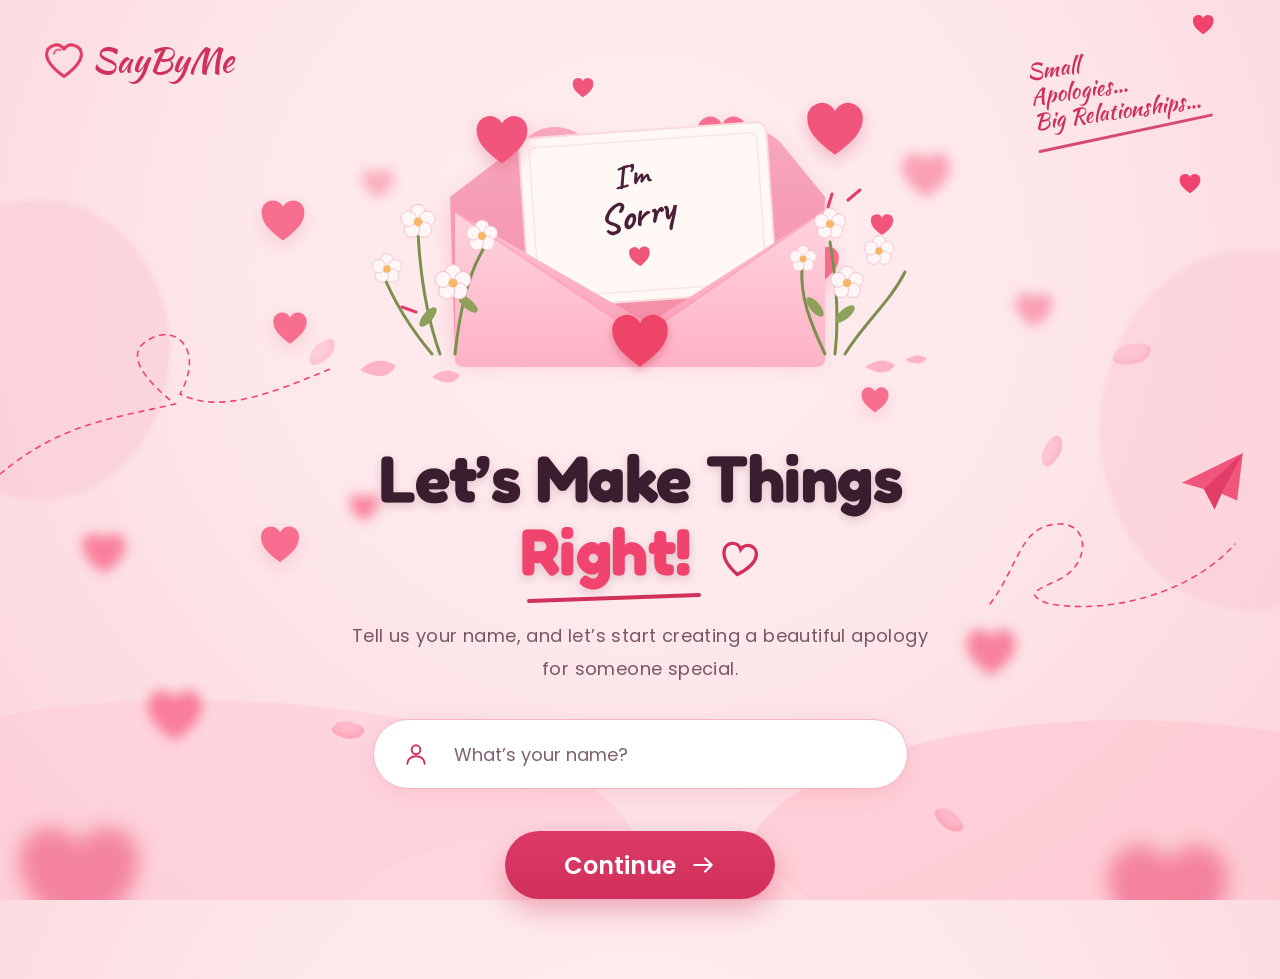
==== index.html @ ea0c7050 "feat: complete SayByMe apology interactive flow with envelope, 5-page letter, runaway dodge buttons," ====
<!DOCTYPE html>
<html lang="en">
<head>
<meta charset="UTF-8">
<meta name="viewport" content="width=device-width, initial-scale=1">
<title>SayByMe – Let’s Make Things Right</title>
<link rel="preconnect" href="https://fonts.googleapis.com">
<link rel="preconnect" href="https://fonts.gstatic.com" crossorigin>
<link href="https://fonts.googleapis.com/css2?family=Caveat:wght@500;700&family=Fredoka:wght@600;700&family=Kaushan+Script&family=Poppins:wght@400;500;600&display=swap" rel="stylesheet">
<link rel="stylesheet" href="style.css">
</head>
<body>

<!-- Shared heart shape -->
<svg width="0" height="0" style="position:absolute" aria-hidden="true">
  <symbol id="heart" viewBox="0 0 24 24"><path d="M12 21.5C5.5 17 2.5 13.2 2.5 9.2A5 5 0 0 1 12 6.6a5 5 0 0 1 9.5 2.6c0 4-3 7.800-9.500 12.300z"/></symbol>
</svg>

<!-- Decorative background -->
<div class="bg" aria-hidden="true">
  <div class="blob b1"></div><div class="blob b2"></div>
  <div class="cloud c1"></div><div class="cloud c2"></div><div class="cloud c3"></div>

  <!-- floating hearts -->
  <svg class="h float" style="left:20%;top:16%;width:54px;--r:-12deg"><use href="#heart"/></svg>
  <svg class="h float d2" style="left:21%;top:28%;width:42px;--r:10deg"><use href="#heart"/></svg>
  <svg class="h float d3" style="left:20%;top:52%;width:48px;--r:-8deg"><use href="#heart"/></svg>
  <svg class="h blur" style="left:6%;top:53%;width:54px"><use href="#heart"/></svg>
  <svg class="h blur" style="left:11%;top:71%;width:68px"><use href="#heart"/></svg>
  <svg class="h blur" style="left:27%;top:48%;width:36px"><use href="#heart"/></svg>
  <svg class="h blur" style="left:28%;top:12%;width:40px;opacity:.4"><use href="#heart"/></svg>
  <svg class="h float d2" style="left:54%;top:7%;width:62px;--r:8deg"><use href="#heart"/></svg>
  <svg class="h blur" style="left:70%;top:11%;width:60px;opacity:.5"><use href="#heart"/></svg>
  <svg class="h float" style="left:62%;top:21%;width:50px;--r:12deg"><use href="#heart"/></svg>
  <svg class="h blur" style="left:79%;top:26%;width:46px;opacity:.5"><use href="#heart"/></svg>
  <svg class="h blur" style="left:75%;top:64%;width:62px"><use href="#heart"/></svg>
  <svg class="h float d3" style="left:67%;top:36%;width:34px;--r:-10deg"><use href="#heart"/></svg>
  <svg class="h big" style="left:-4%;bottom:-6%;width:260px"><use href="#heart"/></svg>
  <svg class="h big" style="right:-3%;bottom:-8%;width:300px"><use href="#heart"/></svg>
  <svg class="h blur" style="right:6%;top:12%;width:26px;opacity:1;filter:none;fill:var(--rose)"><use href="#heart"/></svg>

  <!-- petals -->
  <span class="petal" style="left:26%;top:80%;transform:rotate(30deg)"></span>
  <span class="petal" style="left:81%;top:49%;transform:rotate(-40deg);opacity:.6"></span>
  <span class="petal" style="left:73%;top:90%;transform:rotate(60deg)"></span>
  <span class="petal" style="left:87%;top:38%;transform:rotate(10deg);opacity:.5;width:36px;height:24px"></span>
  <span class="petal" style="left:24%;top:38%;transform:rotate(-20deg);opacity:.5"></span>

  <!-- dashed trails -->
  <svg class="trail" style="left:0;top:36%;width:340px;height:170px" viewBox="0 0 340 170">
    <path d="M0 150 C60 100 110 95 175 80 C150 60 120 30 150 15 C175 0 205 25 180 70 C220 90 270 70 330 45"/>
  </svg>
  <svg class="trail plane" style="right:0;top:56%;width:300px;height:140px" viewBox="0 0 300 140">
    <path d="M10 100 C40 60 40 20 80 20 C110 20 110 60 80 75 C60 85 40 90 70 100 C130 110 210 90 255 40"/>
  </svg>
  <svg class="plane" style="position:absolute;right:2.5%;top:56%;width:68px;transform:translateY(-50px) rotate(-6deg)" viewBox="0 0 64 56">
    <path d="M62 2 2 24l20 8 8 20 8-14 14 8z" fill="#f2557c"/>
    <path d="M62 2 22 32l8 20 8-14z" fill="#e23d68"/>
  </svg>
</div>

<header>
  <a class="logo" href="#" aria-label="SayByMe home">
    <svg viewBox="0 0 48 48" fill="none" stroke="#e23d68" stroke-width="3.4" stroke-linecap="round" stroke-linejoin="round" aria-hidden="true">
      <path d="M24 42C10 32 5 25 5 17.500A10.500 10.500 0 0 1 24 12a10.500 10.500 0 0 1 19 5.500C43 25 38 32 24 42z"/>
      <path d="M13 17c1-4 4-5 7-4" stroke-width="2.600" opacity=".7"/>
    </svg>
    SayByMe
  </a>
  <p class="tagline">Small<br>Apologies…<br>Big Relationships…
    <svg class="h"><use href="#heart"/></svg>
  </p>
</header>

<main>
  <!-- Envelope illustration -->
  <div class="envelope-wrap" role="img" aria-label="Pink envelope with an I’m Sorry note and flowers">
    <svg class="env" viewBox="0 0 640 330">
      <defs>
        <linearGradient id="eBody" x1="0" y1="0" x2="0" y2="1">
          <stop offset="0" stop-color="#ffc5d3"/><stop offset="1" stop-color="#f89db5"/>
        </linearGradient>
        <linearGradient id="eFlap" x1="0" y1="0" x2="0" y2="1">
          <stop offset="0" stop-color="#ffd3de"/><stop offset="1" stop-color="#ffb2c5"/>
        </linearGradient>
        <linearGradient id="eBack" x1="0" y1="0" x2="0" y2="1">
          <stop offset="0" stop-color="#f7a8bd"/><stop offset="1" stop-color="#f48aa6"/>
        </linearGradient>
        <filter id="soft" x="-20%" y="-20%" width="140%" height="150%">
          <feDropShadow dx="0" dy="10" stdDeviation="10" flood-color="#e0587c" flood-opacity=".28"/>
        </filter>
        <symbol id="flower" viewBox="-20 -20 40 40">
          <g fill="#fff6f7" stroke="#f6b9c8" stroke-width=".8">
            <circle cx="0" cy="-9" r="7"/><circle cx="8.500" cy="-3" r="7"/><circle cx="5.500" cy="7" r="7"/>
            <circle cx="-5.500" cy="7" r="7"/><circle cx="-8.500" cy="-3" r="7"/>
          </g>
          <circle r="4" fill="#f5b86a"/>
        </symbol>
      </defs>

      <!-- sparkle lines -->
      <g stroke="#e23d68" stroke-width="3" stroke-linecap="round">
        <line x1="148" y1="104" x2="154" y2="116"/><line x1="82" y1="215" x2="96" y2="220"/>
        <line x1="508" y1="115" x2="512" y2="102"/><line x1="528" y1="108" x2="540" y2="98"/>
      </g>

      <!-- envelope -->
      <g filter="url(#soft)">
        <path d="M130 105 L215 40 Q235 30 255 40 L270 48 L400 48 L420 40 Q440 32 460 50 L505 105 L500 260 L135 260 Z" fill="url(#eBack)"/>
      </g>

      <!-- letter -->
      <g transform="rotate(-4 330 140)">
        <rect x="205" y="38" width="248" height="170" rx="10" fill="#fff8f5" stroke="#f9dcd9" stroke-width="2"/>
        <rect x="215" y="48" width="228" height="150" rx="6" fill="none" stroke="#f7e6e2" stroke-width="1.500"/>
        <text x="298" y="95" font-family="Caveat,cursive" font-size="32" font-weight="700" fill="#4a2038" transform="rotate(-8 298 95)">I’m</text>
        <text x="282" y="140" font-family="Caveat,cursive" font-size="40" font-weight="700" fill="#4a2038" transform="rotate(-8 282 140)">Sorry</text>
        <use href="#heart" x="305" y="150" width="26" height="26" fill="#f2557c"/>
      </g>

      <!-- front panels -->
      <path d="M135 120 L360 250 L135 262 Z" fill="url(#eBody)"/>
      <path d="M505 118 L300 250 L505 262 Z" fill="url(#eBody)" opacity=".95"/>
      <path d="M135 120 L322 245 L505 118 L505 268 Q505 275 495 275 L145 275 Q135 275 135 268 Z" fill="url(#eFlap)"/>
      <path d="M135 120 L322 245 L505 118" fill="none" stroke="#ff9db6" stroke-width="2" opacity=".7"/>

      <!-- seal heart -->
      <use href="#heart" x="285" y="212" width="70" height="70" fill="#ee4468" style="filter:drop-shadow(0 4px 5px rgba(180,30,70,.35))"/>

      <!-- flowers left -->
      <g stroke="#7d8f4f" stroke-width="3" fill="none" stroke-linecap="round">
        <path d="M120 262 C105 220 100 180 98 140"/><path d="M135 262 C140 215 150 175 168 150"/>
        <path d="M112 262 C85 230 70 200 62 180"/>
      </g>
      <g fill="#8fa05a">
        <ellipse cx="108" cy="225" rx="12" ry="5" transform="rotate(-50 108 225)"/>
        <ellipse cx="148" cy="212" rx="12" ry="5" transform="rotate(40 148 212)"/>
      </g>
      <use href="#flower" x="76" y="108" width="44" height="44"/>
      <use href="#flower" x="142" y="124" width="40" height="40"/>
      <use href="#flower" x="48" y="158" width="38" height="38"/>
      <use href="#flower" x="110" y="168" width="46" height="46"/>

      <!-- flowers right -->
      <g stroke="#7d8f4f" stroke-width="3" fill="none" stroke-linecap="round">
        <path d="M515 262 C520 220 515 180 510 150"/><path d="M525 262 C545 230 570 210 585 180"/>
        <path d="M505 262 C490 230 480 205 482 175"/>
      </g>
      <g fill="#8fa05a">
        <ellipse cx="525" cy="222" rx="12" ry="5" transform="rotate(-40 525 222)"/>
        <ellipse cx="495" cy="215" rx="12" ry="5" transform="rotate(50 495 215)"/>
      </g>
      <use href="#flower" x="490" y="112" width="40" height="40"/>
      <use href="#flower" x="540" y="140" width="38" height="38"/>
      <use href="#flower" x="466" y="150" width="34" height="34"/>
      <use href="#flower" x="506" y="170" width="42" height="42"/>

      <!-- scattered petals -->
      <g fill="#ffb3c6">
        <path d="M40 278 q18 -16 36 -4 q-10 18 -36 4z"/>
        <path d="M112 285 q14 -12 28 -2 q-8 14 -28 2z"/>
        <path d="M545 275 q16 -12 30 -2 q-8 14 -30 2z"/>
        <path d="M585 268 q12 -8 22 -2 q-6 10 -22 2z"/>
      </g>

      <!-- floating hearts around envelope -->
      <use href="#heart" x="150" y="14" width="64" height="64" fill="#f2557c" style="filter:drop-shadow(0 6px 8px rgba(214,60,100,.3))"/>
      <use href="#heart" x="250" y="-18" width="26" height="26" fill="#f2557c"/>
      <use href="#heart" x="480" y="0" width="70" height="70" fill="#f2557c" style="filter:drop-shadow(0 6px 8px rgba(214,60,100,.3))"/>
      <use href="#heart" x="548" y="118" width="28" height="28" fill="#f2557c"/>
    </svg>
  </div>

  <h1>Let’s Make Things<br><span class="accent">Right!</span>
    <svg class="outline-heart" viewBox="0 0 24 24"><use href="#heart"/></svg>
  </h1>

  <p class="lead">Tell us your name, and let’s start creating a beautiful apology for someone special.</p>

  <form id="nameForm" novalidate>
    <div class="field" id="field">
      <svg viewBox="0 0 24 24" aria-hidden="true"><circle cx="12" cy="8" r="4"/><path d="M4 21c0-4.400 3.600-7 8-7s8 2.600 8 7"/></svg>
      <input id="name" name="name" type="text" placeholder="What’s your name?" autocomplete="given-name" aria-label="Your name" maxlength="40">
    </div>
    <p class="msg" id="msg" role="alert"></p>
    <button class="btn" type="submit">
      Continue
      <svg viewBox="0 0 24 24" aria-hidden="true"><path d="M4 12h16M14 6l6 6-6 6"/></svg>
    </button>
  </form>
</main>

<script src="script.js"></script>
</body>
</html>
---- style.css ----
/* ==========================================================================
   SayByMe – Let’s Make Things Right (Pure CSS & SVG Vector Architecture)
   ========================================================================== */

:root {
  --bg-1: #fde7ea;
  --bg-2: #fbd3da;
  --rose: #f0446f;
  --crimson: #d1305b;
  --crimson-dark: #b8234a;
  --ink: #3a1d2e;
  --muted: #7a5566;
  --heart: #f7597f;
}

* {
  box-sizing: border-box;
  margin: 0;
  padding: 0;
}

html, body {
  height: 100%;
}

body {
  font-family: 'Poppins', system-ui, sans-serif;
  color: var(--ink);
  background: radial-gradient(ellipse at 50% 30%, #ffeef0 0%, var(--bg-1) 45%, var(--bg-2) 100%);
  min-height: 100vh;
  overflow-x: hidden;
  position: relative;
}

/* ---------- Decorative background ---------- */
.bg {
  position: fixed;
  inset: 0;
  pointer-events: none;
  overflow: hidden;
  z-index: 0;
}

.blob {
  position: absolute;
  border-radius: 50%;
  background: rgba(255, 255, 255, .35);
  filter: blur(2px);
}

.blob.b1 {
  width: 260px;
  height: 300px;
  left: -90px;
  top: 200px;
  background: rgba(250, 200, 210, .5);
}

.blob.b2 {
  width: 300px;
  height: 360px;
  right: -120px;
  top: 250px;
  background: rgba(250, 200, 210, .45);
}

.cloud {
  position: absolute;
  bottom: -120px;
  border-radius: 50%;
  background: rgba(255, 205, 215, .55);
}

.cloud.c1 {
  width: 70vw;
  height: 320px;
  left: -20vw;
}

.cloud.c2 {
  width: 60vw;
  height: 300px;
  right: -18vw;
  background: rgba(255, 195, 208, .55);
}

.cloud.c3 {
  width: 40vw;
  height: 240px;
  left: 25vw;
  bottom: -170px;
  background: rgba(255, 215, 222, .7);
}

.h {
  position: absolute;
  fill: var(--heart);
  opacity: .85;
  filter: drop-shadow(0 6px 8px rgba(214, 60, 100, .18));
}

.h.blur {
  filter: blur(6px);
  opacity: .7;
}

.h.big {
  filter: blur(10px);
  opacity: .75;
  fill: #f06a8c;
}

.petal {
  position: absolute;
  width: 30px;
  height: 20px;
  background: #ffb3c6;
  opacity: .8;
  border-radius: 80% 20% 80% 20%;
  box-shadow: inset -3px -3px 6px rgba(240, 68, 111, .25);
}

.trail {
  position: absolute;
  overflow: visible;
}

.trail path {
  fill: none;
  stroke: var(--rose);
  stroke-width: 1.6;
  stroke-dasharray: 5 6;
  stroke-linecap: round;
}

@media (prefers-reduced-motion: no-preference) {
  .float {
    animation: float 6s ease-in-out infinite;
  }
  .float.d2 {
    animation-duration: 8s;
    animation-delay: -2s;
  }
  .float.d3 {
    animation-duration: 7s;
    animation-delay: -4s;
  }
  @keyframes float {
    0%, 100% {
      transform: translateY(0) rotate(var(--r, 0deg));
    }
    50% {
      transform: translateY(-12px) rotate(var(--r, 0deg));
    }
  }
  .plane {
    animation: fly 5s ease-in-out infinite;
  }
  @keyframes fly {
    0%, 100% {
      transform: translate(0, 0);
    }
    50% {
      transform: translate(6px, -8px);
    }
  }
}

/* ---------- Header ---------- */
header {
  position: relative;
  z-index: 2;
  display: flex;
  justify-content: space-between;
  align-items: flex-start;
  padding: 38px 42px;
}

.logo {
  display: flex;
  align-items: center;
  gap: 6px;
  text-decoration: none;
  color: var(--crimson);
  font-family: 'Kaushan Script', cursive;
  font-size: 34px;
  line-height: 1;
}

.logo svg {
  width: 44px;
  height: 44px;
}

.tagline {
  font-family: 'Kaushan Script', cursive;
  color: var(--crimson);
  font-size: 22px;
  line-height: 1.15;
  transform: rotate(-8deg);
  text-align: left;
  position: relative;
  margin: 10px 40px 0 0;
}

.tagline::after {
  content: "";
  position: absolute;
  left: 0;
  right: -10px;
  bottom: -12px;
  height: 3px;
  border-radius: 3px;
  background: var(--crimson);
  transform: rotate(-4deg);
  opacity: .85;
}

.tagline .h {
  position: absolute;
  right: -26px;
  top: -24px;
  width: 26px;
  height: 26px;
  fill: var(--rose);
  opacity: 1;
  filter: none;
  transform: rotate(8deg);
}

/* ---------- Main ---------- */
main {
  position: relative;
  z-index: 2;
  display: flex;
  flex-direction: column;
  align-items: center;
  text-align: center;
  padding: 0 20px 80px;
  margin-top: -70px;
}

.envelope-wrap {
  position: relative;
  width: min(640px, 92vw);
  height: clamp(230px, 32vw, 330px);
}

.envelope-wrap svg.env {
  width: 100%;
  height: 100%;
  overflow: visible;
}

.spark {
  position: absolute;
  width: 3px;
  height: 16px;
  border-radius: 2px;
  background: var(--rose);
}

h1 {
  font-family: 'Fredoka', sans-serif;
  font-weight: 700;
  font-size: clamp(40px, 6vw, 66px);
  line-height: 1.05;
  color: var(--ink);
  letter-spacing: -.5px;
  margin-top: 22px;
  text-shadow: 0 3px 10px rgba(90, 30, 60, .18);
}

h1 .accent {
  color: var(--rose);
  display: inline-block;
  position: relative;
  margin-top: 4px;
}

h1 .accent::after {
  content: "";
  position: absolute;
  left: 4%;
  right: -6%;
  bottom: -14px;
  height: 4px;
  border-radius: 4px;
  background: var(--crimson);
  transform: rotate(-2deg);
}

h1 .outline-heart {
  display: inline-block;
  width: .62em;
  height: .62em;
  margin-left: .2em;
  vertical-align: -.05em;
  fill: none;
  stroke: var(--crimson);
  stroke-width: 2;
  transform: rotate(8deg);
}

.lead {
  margin-top: 34px;
  max-width: 580px;
  font-size: clamp(15px, 1.8vw, 18px);
  line-height: 1.8;
  color: var(--muted);
  letter-spacing: .4px;
}

form {
  margin-top: 34px;
  width: min(535px, 100%);
  display: flex;
  flex-direction: column;
  align-items: center;
  gap: 22px;
}

.field {
  position: relative;
  width: 100%;
}

.field svg {
  position: absolute;
  left: 30px;
  top: 50%;
  transform: translateY(-50%);
  width: 26px;
  height: 26px;
  stroke: var(--crimson);
  fill: none;
  stroke-width: 1.8;
  stroke-linecap: round;
  stroke-linejoin: round;
}

.field input {
  width: 100%;
  height: 70px;
  border-radius: 999px;
  border: 1.5px solid #f7b3c4;
  background: #fff;
  padding: 0 28px 0 80px;
  font: 500 18px 'Poppins', sans-serif;
  color: var(--ink);
  box-shadow: 0 6px 22px rgba(240, 68, 111, .12);
  transition: border-color .2s, box-shadow .2s;
}

.field input::placeholder {
  color: #7d6270;
  font-weight: 400;
}

.field input:focus {
  outline: none;
  border-color: var(--crimson);
  box-shadow: 0 0 0 4px rgba(209, 48, 91, .18);
}

.field.error input {
  border-color: #d92d4f;
}

.msg {
  min-height: 20px;
  margin: -12px 0 -10px;
  font-size: 14px;
  color: #c0233f;
}

.btn {
  display: inline-flex;
  align-items: center;
  justify-content: center;
  gap: 14px;
  min-width: 270px;
  height: 68px;
  border: 0;
  border-radius: 999px;
  cursor: pointer;
  background: linear-gradient(180deg, #dc3a66, var(--crimson));
  color: #fff;
  font: 600 24px 'Poppins', sans-serif;
  box-shadow: 0 12px 26px rgba(209, 48, 91, .35);
  transition: transform .15s, box-shadow .15s, background .15s;
}

.btn svg {
  width: 26px;
  height: 26px;
  stroke: #fff;
  fill: none;
  stroke-width: 2;
  stroke-linecap: round;
  stroke-linejoin: round;
}

.btn:hover {
  transform: translateY(-2px);
  box-shadow: 0 16px 30px rgba(209, 48, 91, .42);
  background: linear-gradient(180deg, #e04570, var(--crimson-dark));
}

.btn:active {
  transform: translateY(0);
}

.btn:focus-visible {
  outline: 3px solid #3a1d2e;
  outline-offset: 3px;
}

@media (max-width: 720px) {
  header {
    padding: 22px 18px;
  }
  .logo {
    font-size: 26px;
  }
  .logo svg {
    width: 34px;
    height: 34px;
  }
  .tagline {
    font-size: 15px;
    margin-right: 22px;
  }
  main {
    margin-top: -20px;
  }
  .field input {
    height: 60px;
    font-size: 16px;
  }
  .btn {
    height: 58px;
    font-size: 20px;
    min-width: 220px;
  }
  .trail {
    display: none;
  }
}
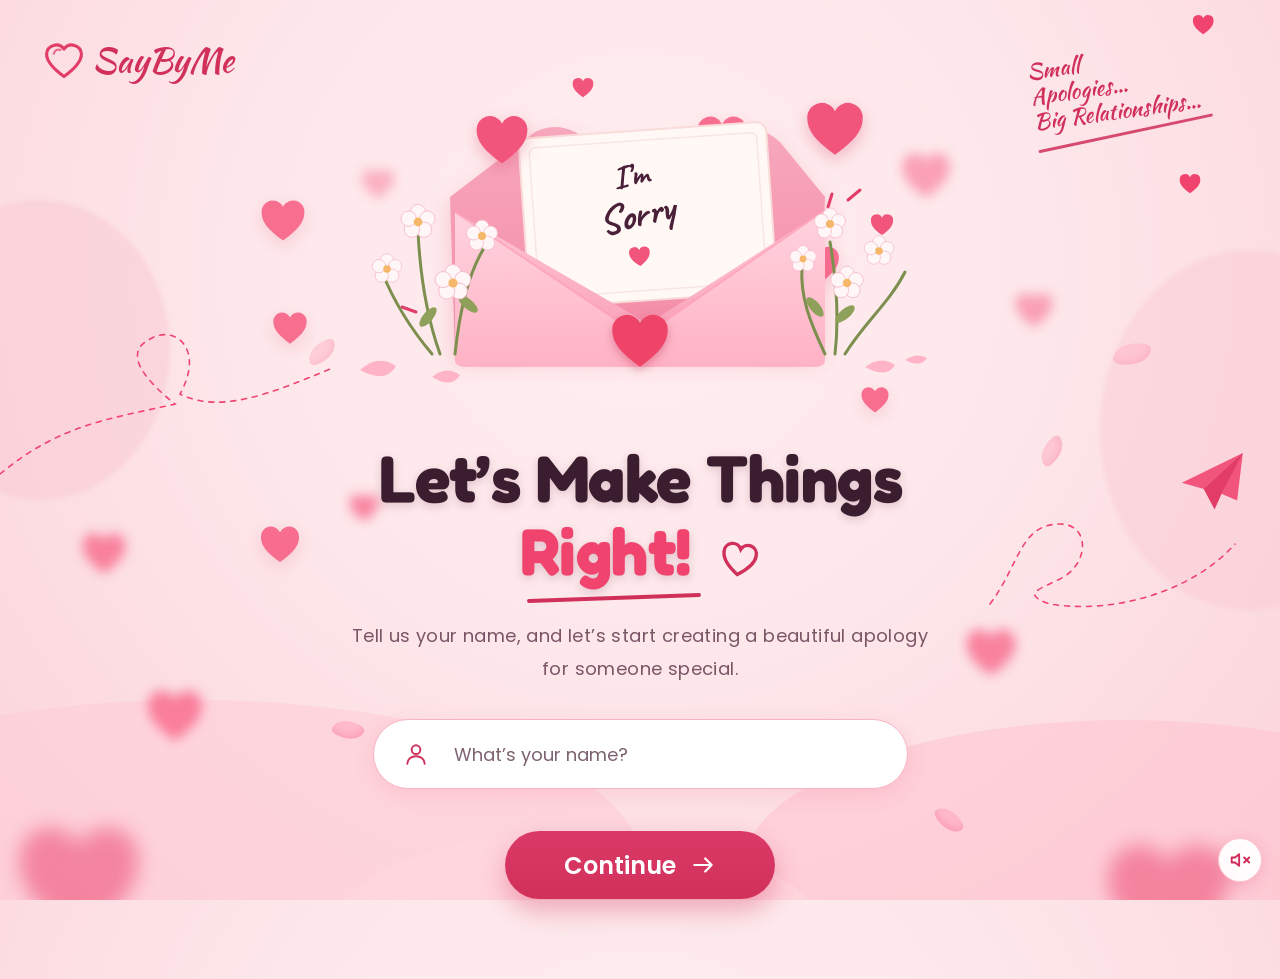
==== commit ee001d85: "feat: complete mobile alignment, Step 5 surprise card redesign, and audio updates" ====
--- a/index.html
+++ b/index.html
@@ -2,7 +2,7 @@
 <html lang="en">
 <head>
 <meta charset="UTF-8">
-<meta name="viewport" content="width=device-width, initial-scale=1">
+<meta name="viewport" content="width=device-width, initial-scale=1, viewport-fit=cover">
 <title>SayByMe – Let’s Make Things Right</title>
 <link rel="preconnect" href="https://fonts.googleapis.com">
 <link rel="preconnect" href="https://fonts.gstatic.com" crossorigin>
@@ -190,6 +190,7 @@
   </form>
 </main>
 
+<script src="bgm.js"></script>
 <script src="script.js"></script>
 </body>
 </html>
